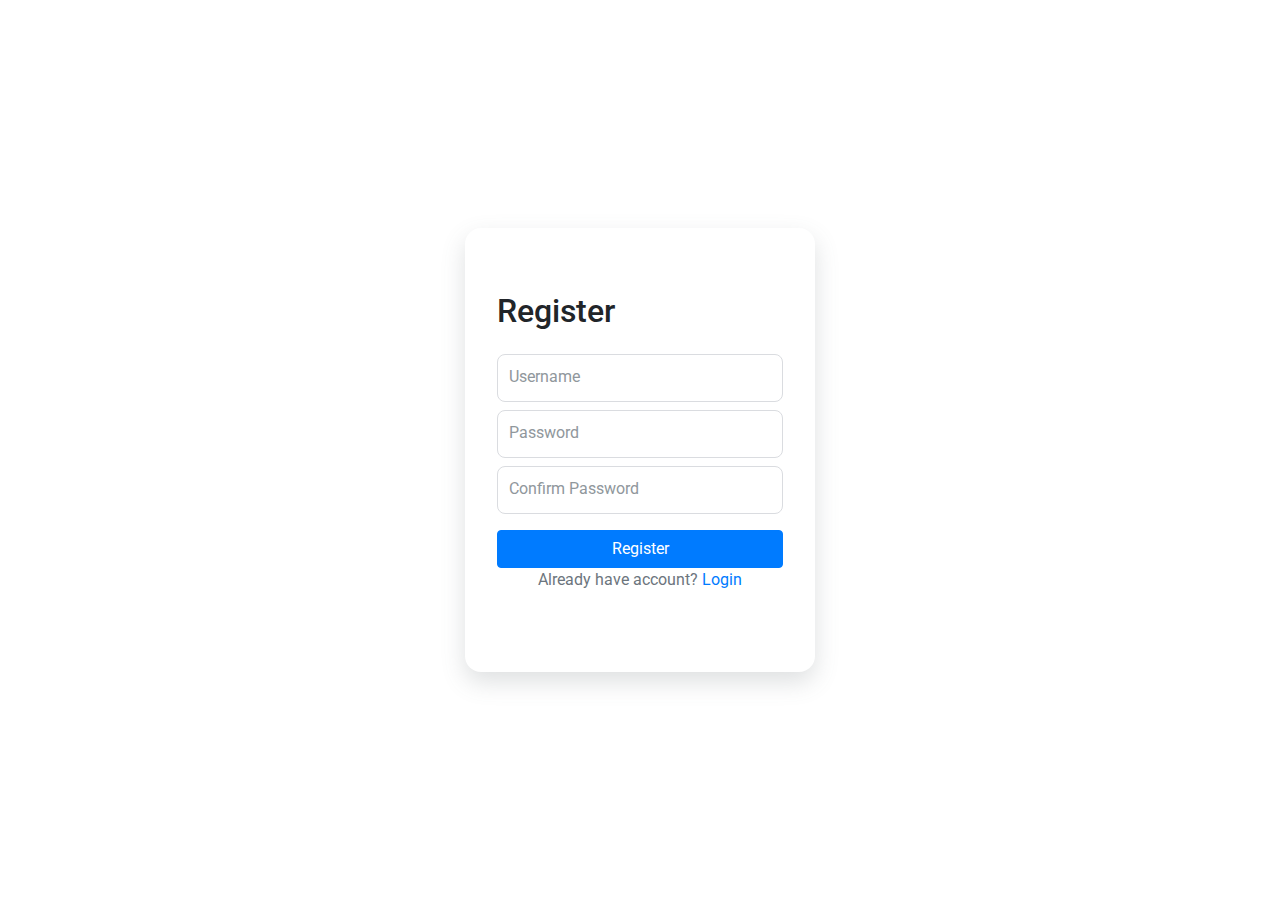
==== register.html @ 953e6258 "register page" ====
<!DOCTYPE html>
<html lang="en">

<head>
    <meta charset="UTF-8">
    <meta http-equiv="X-UA-Compatible" content="IE=edge">
    <meta name="viewport" content="width=device-width, initial-scale=1.0">
    <title>Sign in form</title>
    <!-- google font -->
    <link rel="preconnect" href="https://fonts.googleapis.com">
    <link rel="preconnect" href="https://fonts.gstatic.com" crossorigin>
    <link href="https://fonts.googleapis.com/css2?family=Roboto:wght@400;500&display=swap" rel="stylesheet">
    <!-- bootstrap -->
    <link rel="stylesheet" href="https://cdn.jsdelivr.net/npm/bootstrap@4.3.1/dist/css/bootstrap.min.css"
        integrity="sha384-ggOyR0iXCbMQv3Xipma34MD+dH/1fQ784/j6cY/iJTQUOhcWr7x9JvoRxT2MZw1T" crossorigin="anonymous">
    <!-- main css -->
    <link rel="stylesheet" href="./login.css">
</head>

<body>
    <div class="formContainer d-flex justify-content-center align-items-center h-100vh w-100vw">
        <form action="" class="form m-3">

            <h2 class="formTitle mb-4">Register</h2>

            <div class="formBody position-relative mb-2">
                <input type="text" class="formInput position-absolute" placeholder=" ">
                <label for="" class="formLabel position-absolute">Username</label>
            </div>

            <div class="formBody position-relative mb-2">
                <input type="password" class="formInput position-absolute" placeholder=" ">
                <label for="" class="formLabel position-absolute">Password</label>
            </div>

            <div class="formBody position-relative mb-3">
                <input type="password" class="formInput position-absolute" placeholder=" ">
                <label for="" class="formLabel position-absolute">Confirm Password</label>
            </div>

            <button class="btn btn-primary w-100">Register</button>

            <p class="text-secondary text-center">Already have account? <a href="">Login</a></p>
        </form>
    </div>
</body>

</html>
---- login.css ----
* {
    box-sizing: border-box;
}

:root {
    --button-color: #007bff;
    --input-color: #90979c;
    --border-color: #DADCE0;
    --normal-font-size: 1rem;
    --small-font-size: .75rem;
}

.h-100vh {
    height: 100vh;
}

.w-100vw {
    width: 100vw;
}

body {
    margin: 0;
    padding: 0;
}

.form {
    width: 350px;
    padding: 4rem 2rem;
    border-radius: 1rem;
    box-shadow: 0 10px 25px rgba(92, 99, 105, .2);
}

.formBody {
    height: 48px;

    position: relative;
}

.formInput {
    width: 100%;
    height: 100%;
    background: none;
    border-radius: .5rem;
    border: 1px solid var(--border-color);
    padding: 1rem;

    outline: none;

    z-index: 1;

    transition: all .3s ease;
}

.formInput:focus{
    border: 2px solid var(--button-color);
}

.formInput:focus+.formLabel {
    color: var(--button-color);
    font-size: var(--small-font-size);

    top: -.5rem;
    left: .8rem;

    z-index: 2;
}

.formInput:not(:placeholder-shown).formInput:not(:focus)+.formLabel {
    color: var(--button-color);
    font-size: var(--small-font-size);

    top: -.5rem;
    left: .8rem;

    z-index: 2;
}


.formLabel {
    top: .7rem;
    left: .5rem;

    padding: 0 .25rem;
    background: #fff;

    font-size: var(--normal-font-size);
    color: var(--input-color);

    transition: all .3s ease;
}
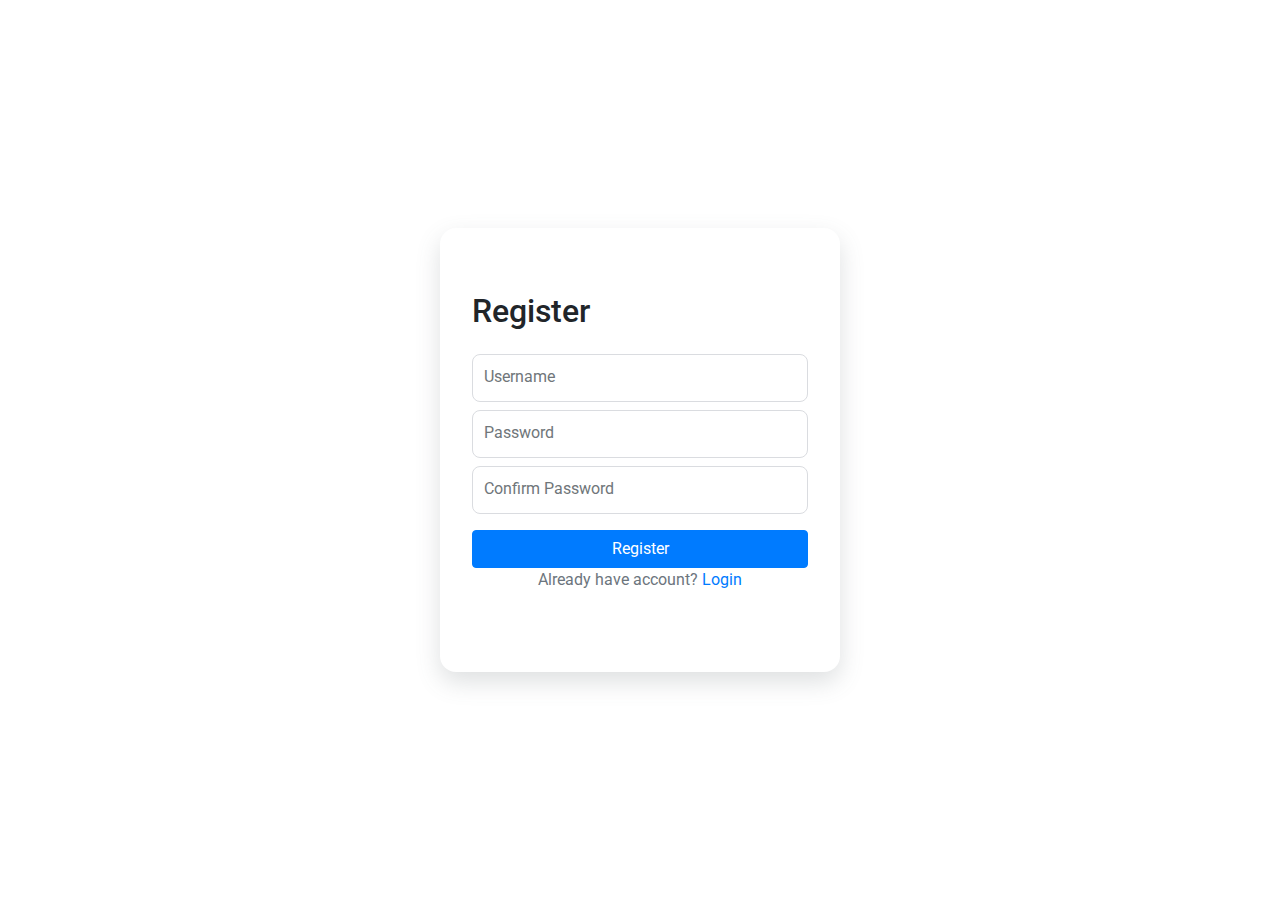
==== commit 2e83540b: "register" ====
--- a/register.html
+++ b/register.html
@@ -19,30 +19,35 @@
 
 <body>
     <div class="formContainer d-flex justify-content-center align-items-center h-100vh w-100vw">
-        <form action="" class="form m-3">
+        <div class="form m-3">
 
             <h2 class="formTitle mb-4">Register</h2>
 
-            <div class="formBody position-relative mb-2">
-                <input type="text" class="formInput position-absolute" placeholder=" ">
+            <div class="formBody position-relative">
+                <input type="text" class="formInput position-absolute" id="userName" maxlength="12" placeholder=" ">
                 <label for="" class="formLabel position-absolute">Username</label>
+                <label for="" class="ipnutPH position-absolute">6~12碼，包含英文及數字</label>
             </div>
 
-            <div class="formBody position-relative mb-2">
-                <input type="password" class="formInput position-absolute" placeholder=" ">
+            <div class="formBody position-relative mt-2">
+                <input type="password" class="formInput position-absolute" id="pwd" placeholder=" ">
                 <label for="" class="formLabel position-absolute">Password</label>
+                <label for="" class="ipnutPH position-absolute">8~16碼，包含英文大小寫及數字</label>
             </div>
 
-            <div class="formBody position-relative mb-3">
-                <input type="password" class="formInput position-absolute" placeholder=" ">
+            <div class="formBody position-relative mt-2 mb-3">
+                <input type="password" class="formInput position-absolute" id="confirmPwd" placeholder=" ">
                 <label for="" class="formLabel position-absolute">Confirm Password</label>
+                <label for="" class="ipnutPH position-absolute">確認密碼，須與上方密碼欄位相同</label>
             </div>
 
-            <button class="btn btn-primary w-100">Register</button>
+            <button class="btn btn-primary w-100" id="registerBtn">Register</button>
 
-            <p class="text-secondary text-center">Already have account? <a href="">Login</a></p>
-        </form>
+            <p class="text-secondary text-center">Already have account? <a href="./login.html">Login</a></p>
+        </div>
     </div>
+
+    <script src="./register.js"></script>
 </body>
 
 </html>--- a/login.css
+++ b/login.css
@@ -4,7 +4,7 @@
 
 :root {
     --button-color: #007bff;
-    --input-color: #90979c;
+    --input-color: #70767a;
     --border-color: #DADCE0;
     --normal-font-size: 1rem;
     --small-font-size: .75rem;
@@ -24,7 +24,7 @@
 }
 
 .form {
-    width: 350px;
+    width: 400px;
     padding: 4rem 2rem;
     border-radius: 1rem;
     box-shadow: 0 10px 25px rgba(92, 99, 105, .2);
@@ -62,7 +62,7 @@
     top: -.5rem;
     left: .8rem;
 
-    z-index: 2;
+    z-index: 5;
 }
 
 .formInput:not(:placeholder-shown).formInput:not(:focus)+.formLabel {
@@ -72,7 +72,7 @@
     top: -.5rem;
     left: .8rem;
 
-    z-index: 2;
+    z-index: 5;
 }
 
 
@@ -87,4 +87,27 @@
     color: var(--input-color);
 
     transition: all .3s ease;
+}
+
+.ipnutPH {
+    top: .7rem;
+    left: 1rem;
+
+    padding: 0 .25rem;
+    background: #fff;
+
+    font-size: var(--normal-font-size);
+    color: var(--input-color);
+
+    opacity: 0;
+
+    transition: all .1s ease;
+}
+
+.formInput:focus~.ipnutPH {
+    opacity: 1;
+}
+
+.formInput:not(:placeholder-shown)~.ipnutPH {
+    opacity: 0;
 }